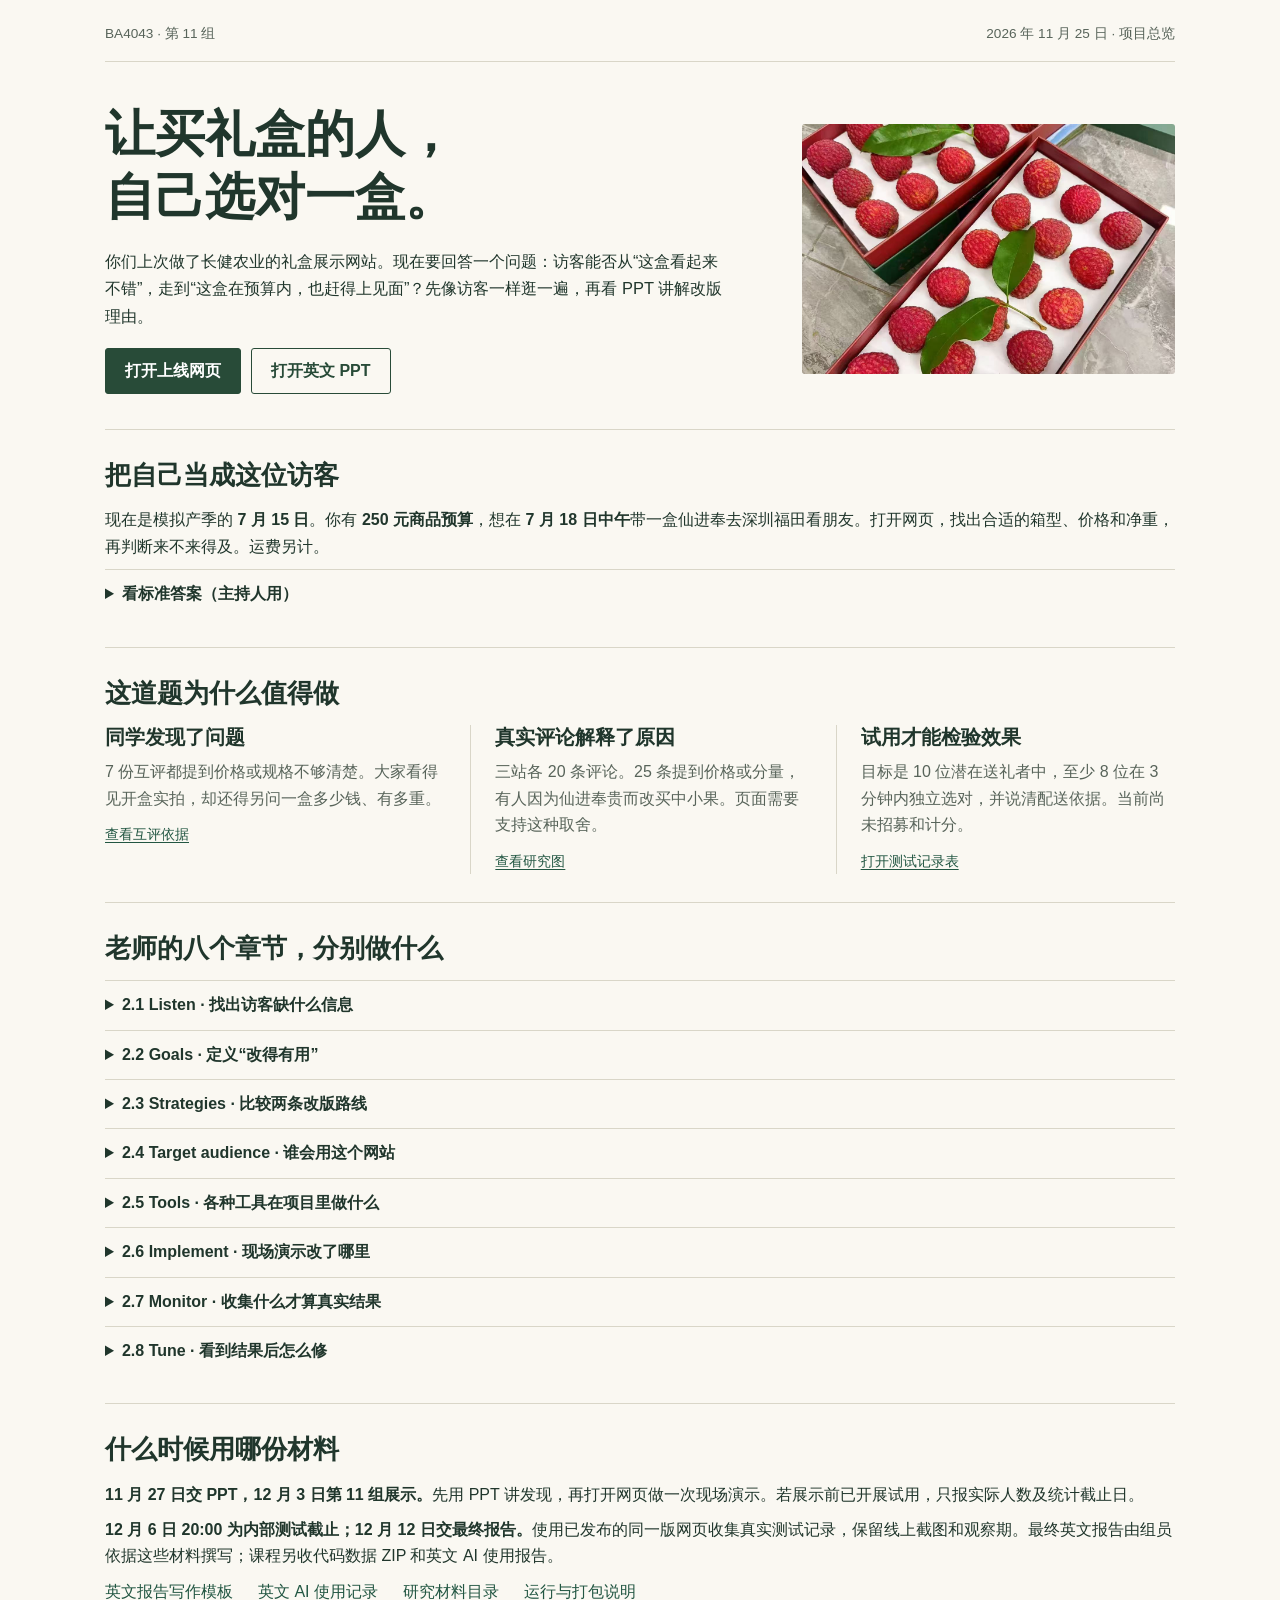
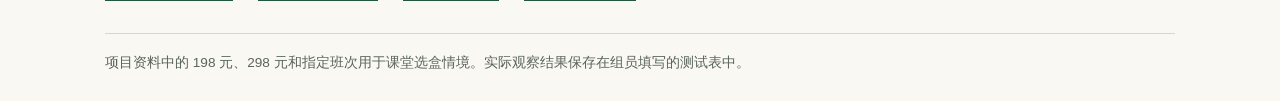
==== 从这里开始.html @ 1cb3fa33 "Publish the revised website, peer research, workbooks and design archive" ====
<!doctype html>
<html lang="zh-CN">
<head>
<meta charset="utf-8">
<meta name="viewport" content="width=device-width,initial-scale=1">
<title>我们在做什么 · 长健农业礼盒网站改版</title>
<style>
:root{--ink:#20362c;--green:#284b38;--paper:#faf8f2;--line:#d9d6c8;--muted:#58645a}
*{box-sizing:border-box}body{margin:0;color:var(--ink);background:var(--paper);font:16px/1.65 "Microsoft YaHei","PingFang SC",sans-serif}main,header,footer{width:min(1070px,90%);margin:auto}
header{display:flex;justify-content:space-between;gap:16px;padding:23px 0 16px;border-bottom:1px solid var(--line);font-size:.85rem;color:var(--muted)}.hero{display:grid;grid-template-columns:1.25fr .75fr;gap:7%;align-items:center;padding:42px 0 35px}
h1,h2,h3{font-family:"Songti SC","STSong","SimSun",serif;color:var(--ink);margin:0;line-height:1.3}h1{font-size:clamp(2rem,3.9vw,3.2rem);line-height:1.26}.intro{font-size:1.03rem;max-width:41em;margin:18px 0}.hero img{width:100%;max-height:250px;object-fit:cover;border-radius:3px}.actions{display:flex;flex-wrap:wrap;gap:10px}.button{display:inline-block;padding:9px 19px;border:1px solid var(--green);text-decoration:none;font-weight:600;border-radius:3px}.primary{background:var(--green);color:#fff}.secondary{color:var(--green)}a{color:#225642;text-underline-offset:3px}a:focus-visible,summary:focus-visible{outline:3px solid #ae5f28;outline-offset:3px}
.section{border-top:1px solid var(--line);padding:28px 0}h2{font-size:1.65rem;margin-bottom:15px}.steps{display:grid;grid-template-columns:repeat(3,1fr);gap:26px}.step+.step{border-left:1px solid var(--line);padding-left:24px}h3{font-size:1.22rem}p{margin:9px 0}.step p,.quiet{color:var(--muted)}.step a{font-size:.9rem}.facts{background:#edf1e8;border-left:3px solid #47654c;padding:12px 17px;margin:20px 0 0}
details{border-top:1px solid var(--line);padding:11px 0}summary{font-weight:600;cursor:pointer}details p{max-width:900px;color:var(--muted);margin:8px 0 2px}.resources{display:flex;gap:12px 25px;flex-wrap:wrap}footer{font-size:.85rem;color:var(--muted);border-top:1px solid var(--line);padding:18px 0 26px}
@media(max-width:700px){.hero{grid-template-columns:1fr;gap:18px;padding:24px 0}.hero img{max-height:165px}.steps{grid-template-columns:1fr;gap:15px}.step+.step{border-left:0;border-top:1px solid var(--line);padding:14px 0 0}.section{padding:20px 0}header{font-size:.75rem}h2{font-size:1.4rem}}
</style>
</head>
<body>
<header><span>BA4043 · 第 11 组</span><span>2026 年 11 月 25 日 · 项目总览</span></header>
<main>
<div class="hero">
 <div><h1>让买礼盒的人，<br>自己选对一盒。</h1>
 <p class="intro">你们上次做了长健农业的礼盒展示网站。现在要回答一个问题：访客能否从“这盒看起来不错”，走到“这盒在预算内，也赶得上见面”？先像访客一样逛一遍，再看 PPT 讲解改版理由。</p>
 <div class="actions"><a class="button primary" href="https://changjian.86.53.181.46.sslip.io/">打开上线网页</a><a class="button secondary" href="课堂展示.pptx">打开英文 PPT</a></div></div>
 <img src="礼赠画册/礼盒内部实拍.jpg" alt="长健农业原项目实拍，打开后的礼盒中荔枝分格摆放">
</div>
<section class="section"><h2>把自己当成这位访客</h2>
<p>现在是模拟产季的 <strong>7 月 15 日</strong>。你有 <strong>250 元商品预算</strong>，想在 <strong>7 月 18 日中午</strong>带一盒仙进奉去深圳福田看朋友。打开网页，找出合适的箱型、价格和净重，再判断来不来得及。运费另计。</p>
<details><summary>看标准答案（主持人用）</summary><p>雅礼装 198 元，净重 1.5 kg。家宴装 298 元，超过预算。情境中 7 月 16 日下午从广州增城揽收，深圳福田预计 7 月 17 日到，能赶上 18 日中午的探访。箱价、规格和班次均为课堂模拟。</p></details>
</section>
<section class="section"><h2>这道题为什么值得做</h2><div class="steps">
<div class="step"><h3>同学发现了问题</h3><p>7 份互评都提到价格或规格不够清楚。大家看得见开盒实拍，却还得另问一盒多少钱、有多重。</p><a href="研究与测试/BA4043-评论采集/小组互评与网页改版.md">查看互评依据</a></div>
<div class="step"><h3>真实评论解释了原因</h3><p>三站各 20 条评论。25 条提到价格或分量，有人因为仙进奉贵而改买中小果。页面需要支持这种取舍。</p><a href="研究与测试/BA4043-用户需求分析/社区评论主题分布.png">查看研究图</a></div>
<div class="step"><h3>试用才能检验效果</h3><p>目标是 10 位潜在送礼者中，至少 8 位在 3 分钟内独立选对，并说清配送依据。当前尚未招募和计分。</p><a href="研究与测试/BA4043-目标与衡量/选盒测试记录.xlsx">打开测试记录表</a></div>
</div></section>
<section class="section"><h2>老师的八个章节，分别做什么</h2>
<details><summary>2.1 Listen · 找出访客缺什么信息</summary><p>对照 7 份互评、60 条公开评论和原站礼盒页。优先补同学实际找不到、公开讨论也会影响选择的信息。15 条试采已含在 60 条内。</p></details>
<details><summary>2.2 Goals · 定义“改得有用”</summary><p>选 Serve。成功要同时满足选对箱型、说对箱价净重、按揽收日判断到货、独立在 180 秒内完成。在正式记录满 10 人后按至少 8 人成功判断。</p></details>
<details><summary>2.3 Strategies · 比较两条改版路线</summary><p><strong>方案一，按问题快速查询。</strong>访客先看两款箱价净重，再查目的地和在途时间；需要规格表、路线信息和简短指引。<strong>方案二，按探亲、答谢等场景浏览。</strong>实拍与礼赠图更有代入感，但访客可能仍要翻页找价格。我们选方案一，保留场景作为补充。本轮通过邀请真实访客试用检验效果，未安排付费投放。</p></details>
<details><summary>2.4 Target audience · 谁会用这个网站</summary><p>首要用户是要按预算、赶在指定探访日之前送出鲜果的中文访客。JD-12 提到准备带果篮探访朋友；另有评论明确问购买联系方式。高端是网站的视觉定位，样本没有提供用户收入数据。</p></details>
<details><summary>2.5 Tools · 各种工具在项目里做什么</summary><p>Python 采集、清理和统计评论；实拍和 AI 礼赠图用于对应的产品与场景展示；HTML、CSS 和 JavaScript 制作页面；匿名事件计数辅助观察浏览路径；Excel 按真实试用作答评估目标。</p></details>
<details><summary>2.6 Implement · 现场演示改了哪里</summary><p>打开原站归档和改版页作对照，然后演示礼盒规格、开盒实拍、广州配送范围及咨询。手机端用 PPT 内的实际窄屏渲染截图展示。六幕新版已于 11 月 25 日发布，手机和桌面截图均取自公开网址。</p><a href="研究与测试/改版前网站/index.html">查看改版前网站</a></details>
<details><summary>2.7 Monitor · 收集什么才算真实结果</summary><p>新版上线、同一版题卡锁定后，请 10 名合格访客各做一次上述任务。记下用时、原话、是否获提示及判断依据。放弃和超时留在分母。网页事件次数单独查看，答对与否用测试表评分。</p></details>
<details><summary>2.8 Tune · 看到结果后怎么修</summary><p>若多人错把 298 元的箱型选进预算，尝试增加预算筛选。若多人把下单日当成揽收日，把目前的配送说明排成三格日期图。若能选盒却找不到后续入口，把咨询按钮移到访客最后查看的位置。每次改动后，用同一评分规则比较相应错误数和完成率。</p></details>
</section>
<section class="section"><h2>什么时候用哪份材料</h2>
<p><strong>11 月 27 日交 PPT，12 月 3 日第 11 组展示。</strong>先用 PPT 讲发现，再打开网页做一次现场演示。若展示前已开展试用，只报实际人数及统计截止日。</p>
<p><strong>12 月 6 日 20:00 为内部测试截止；12 月 12 日交最终报告。</strong>使用已发布的同一版网页收集真实测试记录，保留线上截图和观察期。最终英文报告由组员依据这些材料撰写；课程另收代码数据 ZIP 和英文 AI 使用报告。</p>
<div class="resources"><a href="报告/Final report template.docx">英文报告写作模板</a><a href="AI使用/AI use record.pdf">英文 AI 使用记录</a><a href="研究与测试/README.md">研究材料目录</a><a href="README.md">运行与打包说明</a></div>
</section>
</main><footer>项目资料中的 198 元、298 元和指定班次用于课堂选盒情境。实际观察结果保存在组员填写的测试表中。</footer>
</body>
</html>
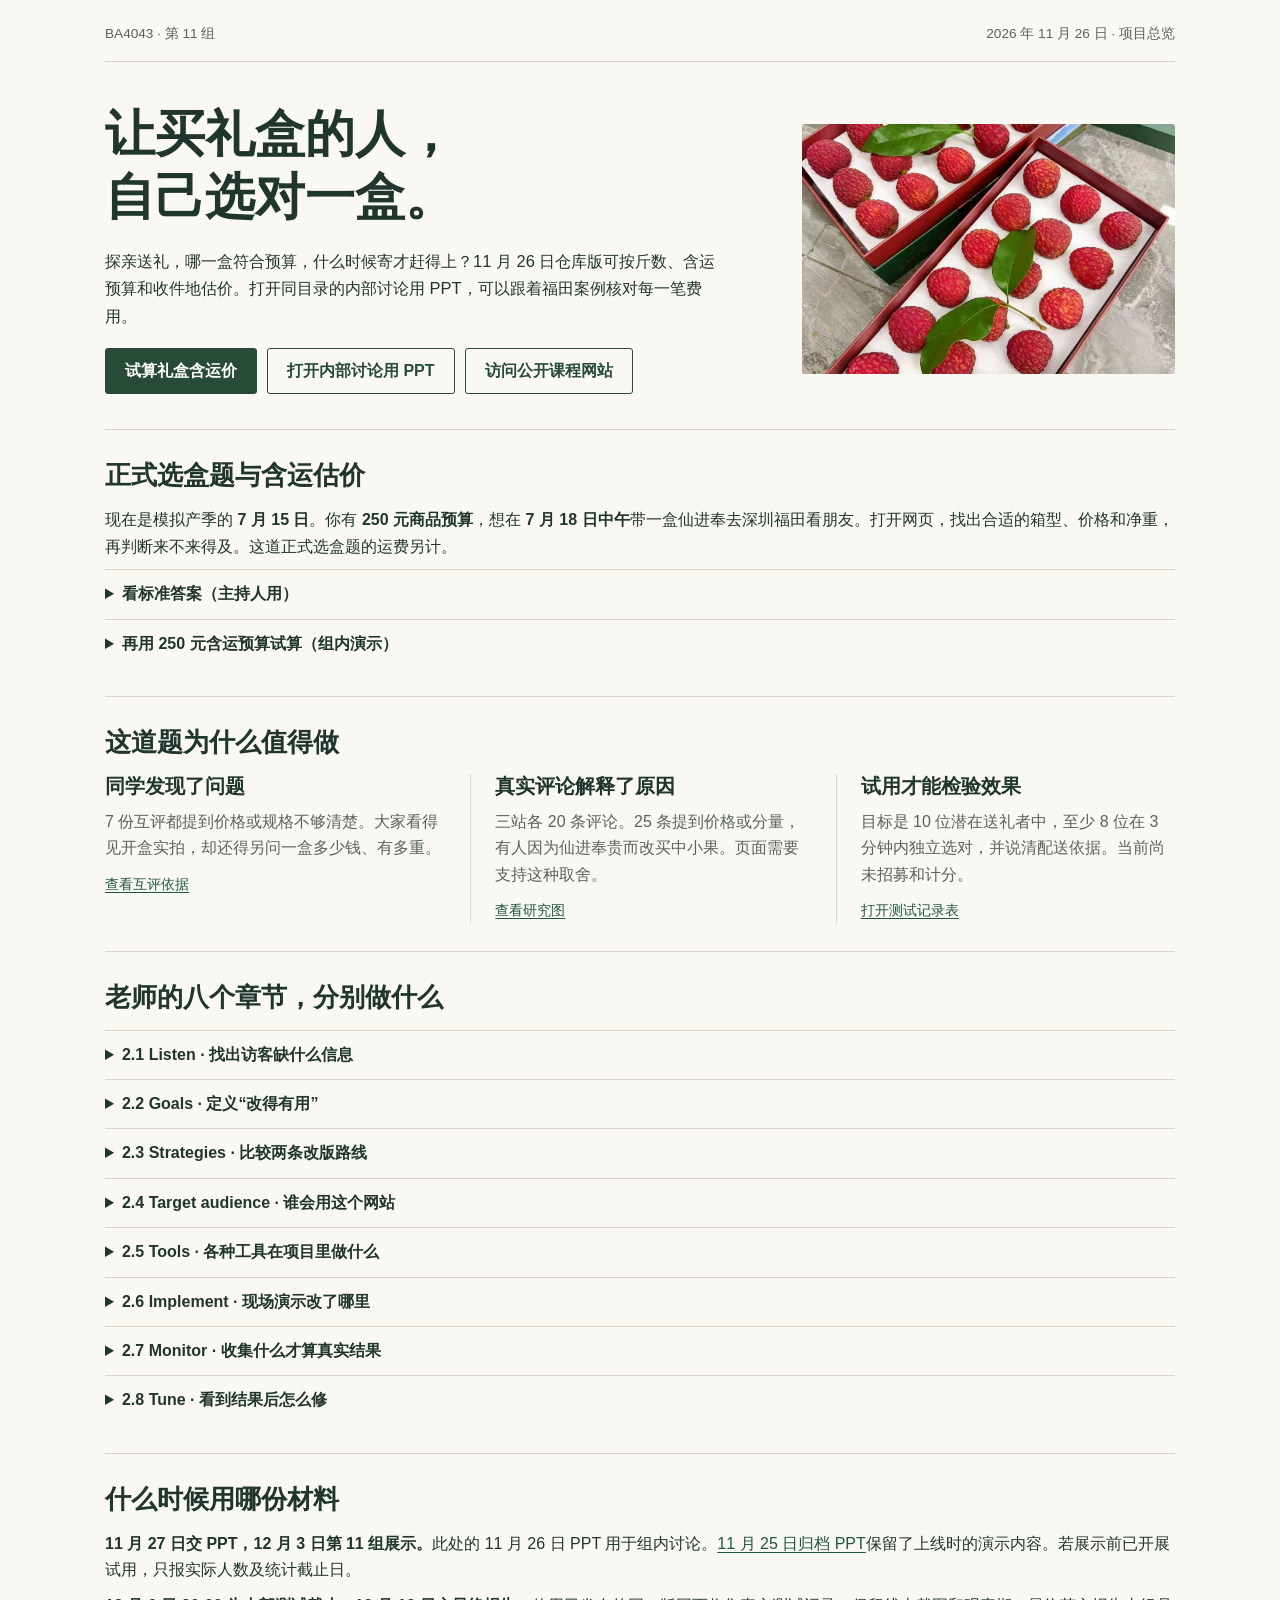
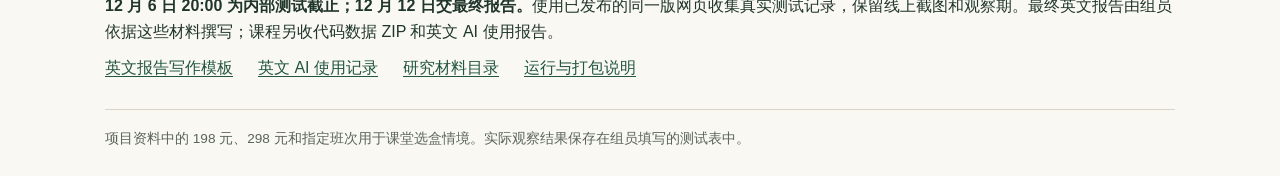
==== commit 4cb45a38: "Sync delivered-price gift recommendations across the website and discussion slides" ====
--- a/从这里开始.html
+++ b/从这里开始.html
@@ -15,17 +15,18 @@
 </style>
 </head>
 <body>
-<header><span>BA4043 · 第 11 组</span><span>2026 年 11 月 25 日 · 项目总览</span></header>
+<header><span>BA4043 · 第 11 组</span><span>2026 年 11 月 26 日 · 项目总览</span></header>
 <main>
 <div class="hero">
  <div><h1>让买礼盒的人，<br>自己选对一盒。</h1>
- <p class="intro">你们上次做了长健农业的礼盒展示网站。现在要回答一个问题：访客能否从“这盒看起来不错”，走到“这盒在预算内，也赶得上见面”？先像访客一样逛一遍，再看 PPT 讲解改版理由。</p>
- <div class="actions"><a class="button primary" href="https://changjian.86.53.181.46.sslip.io/">打开上线网页</a><a class="button secondary" href="课堂展示.pptx">打开英文 PPT</a></div></div>
+ <p class="intro">探亲送礼，哪一盒符合预算，什么时候寄才赶得上？11 月 26 日仓库版可按斤数、含运预算和收件地估价。打开同目录的内部讨论用 PPT，可以跟着福田案例核对每一笔费用。</p>
+ <div class="actions"><a class="button primary" href="网页/index.html#gift-estimator">试算礼盒含运价</a><a class="button secondary" href="课堂展示.pptx">打开内部讨论用 PPT</a><a class="button secondary" href="https://changjian.86.53.181.46.sslip.io/">访问公开课程网站</a></div></div>
  <img src="礼赠画册/礼盒内部实拍.jpg" alt="长健农业原项目实拍，打开后的礼盒中荔枝分格摆放">
 </div>
-<section class="section"><h2>把自己当成这位访客</h2>
-<p>现在是模拟产季的 <strong>7 月 15 日</strong>。你有 <strong>250 元商品预算</strong>，想在 <strong>7 月 18 日中午</strong>带一盒仙进奉去深圳福田看朋友。打开网页，找出合适的箱型、价格和净重，再判断来不来得及。运费另计。</p>
+<section class="section"><h2>正式选盒题与含运估价</h2>
+<p>现在是模拟产季的 <strong>7 月 15 日</strong>。你有 <strong>250 元商品预算</strong>，想在 <strong>7 月 18 日中午</strong>带一盒仙进奉去深圳福田看朋友。打开网页，找出合适的箱型、价格和净重，再判断来不来得及。这道正式选盒题的运费另计。</p>
 <details><summary>看标准答案（主持人用）</summary><p>雅礼装 198 元，净重 1.5 kg。家宴装 298 元，超过预算。情境中 7 月 16 日下午从广州增城揽收，深圳福田预计 7 月 17 日到，能赶上 18 日中午的探访。箱价、规格和班次均为课堂模拟。</p></details>
+<details><summary>再用 250 元含运预算试算（组内演示）</summary><p>在<a href="网页/index.html#gift-estimator">含运估价页</a>选深圳福田，输入 3 斤。雅礼装的 1.5 kg 是净果重量，演示按 2.5 kg 计费、800 公里以内估算。198 元商品加 16 元基础运费、6 元包材和 3 元保鲜费，预估合计 223 元。实际寄件时须向承运方核价。</p></details>
 </section>
 <section class="section"><h2>这道题为什么值得做</h2><div class="steps">
 <div class="step"><h3>同学发现了问题</h3><p>7 份互评都提到价格或规格不够清楚。大家看得见开盒实拍，却还得另问一盒多少钱、有多重。</p><a href="研究与测试/BA4043-评论采集/小组互评与网页改版.md">查看互评依据</a></div>
@@ -38,12 +39,12 @@
 <details><summary>2.3 Strategies · 比较两条改版路线</summary><p><strong>方案一，按问题快速查询。</strong>访客先看两款箱价净重，再查目的地和在途时间；需要规格表、路线信息和简短指引。<strong>方案二，按探亲、答谢等场景浏览。</strong>实拍与礼赠图更有代入感，但访客可能仍要翻页找价格。我们选方案一，保留场景作为补充。本轮通过邀请真实访客试用检验效果，未安排付费投放。</p></details>
 <details><summary>2.4 Target audience · 谁会用这个网站</summary><p>首要用户是要按预算、赶在指定探访日之前送出鲜果的中文访客。JD-12 提到准备带果篮探访朋友；另有评论明确问购买联系方式。高端是网站的视觉定位，样本没有提供用户收入数据。</p></details>
 <details><summary>2.5 Tools · 各种工具在项目里做什么</summary><p>Python 采集、清理和统计评论；实拍和 AI 礼赠图用于对应的产品与场景展示；HTML、CSS 和 JavaScript 制作页面；匿名事件计数辅助观察浏览路径；Excel 按真实试用作答评估目标。</p></details>
-<details><summary>2.6 Implement · 现场演示改了哪里</summary><p>打开原站归档和改版页作对照，然后演示礼盒规格、开盒实拍、广州配送范围及咨询。手机端用 PPT 内的实际窄屏渲染截图展示。六幕新版已于 11 月 25 日发布，手机和桌面截图均取自公开网址。</p><a href="研究与测试/改版前网站/index.html">查看改版前网站</a></details>
+<details><summary>2.6 Implement · 现场演示改了哪里</summary><p>打开原站归档和改版页作对照，然后演示礼盒规格、开盒实拍、广州配送范围及咨询。手机端用 PPT 内的实际窄屏渲染截图展示。11 月 25 日的截图取自公开网址。11 月 26 日新增的<a href="展示素材/含运估价桌面.png">桌面估价截图</a>与<a href="展示素材/含运估价手机.png">手机估价截图</a>取自仓库版。</p><a href="研究与测试/改版前网站/index.html">查看改版前网站</a></details>
 <details><summary>2.7 Monitor · 收集什么才算真实结果</summary><p>新版上线、同一版题卡锁定后，请 10 名合格访客各做一次上述任务。记下用时、原话、是否获提示及判断依据。放弃和超时留在分母。网页事件次数单独查看，答对与否用测试表评分。</p></details>
 <details><summary>2.8 Tune · 看到结果后怎么修</summary><p>若多人错把 298 元的箱型选进预算，尝试增加预算筛选。若多人把下单日当成揽收日，把目前的配送说明排成三格日期图。若能选盒却找不到后续入口，把咨询按钮移到访客最后查看的位置。每次改动后，用同一评分规则比较相应错误数和完成率。</p></details>
 </section>
 <section class="section"><h2>什么时候用哪份材料</h2>
-<p><strong>11 月 27 日交 PPT，12 月 3 日第 11 组展示。</strong>先用 PPT 讲发现，再打开网页做一次现场演示。若展示前已开展试用，只报实际人数及统计截止日。</p>
+<p><strong>11 月 27 日交 PPT，12 月 3 日第 11 组展示。</strong>此处的 11 月 26 日 PPT 用于组内讨论。<a href="版本档案/课堂展示-11月25日.pptx">11 月 25 日归档 PPT</a>保留了上线时的演示内容。若展示前已开展试用，只报实际人数及统计截止日。</p>
 <p><strong>12 月 6 日 20:00 为内部测试截止；12 月 12 日交最终报告。</strong>使用已发布的同一版网页收集真实测试记录，保留线上截图和观察期。最终英文报告由组员依据这些材料撰写；课程另收代码数据 ZIP 和英文 AI 使用报告。</p>
 <div class="resources"><a href="报告/Final report template.docx">英文报告写作模板</a><a href="AI使用/AI use record.pdf">英文 AI 使用记录</a><a href="研究与测试/README.md">研究材料目录</a><a href="README.md">运行与打包说明</a></div>
 </section>
